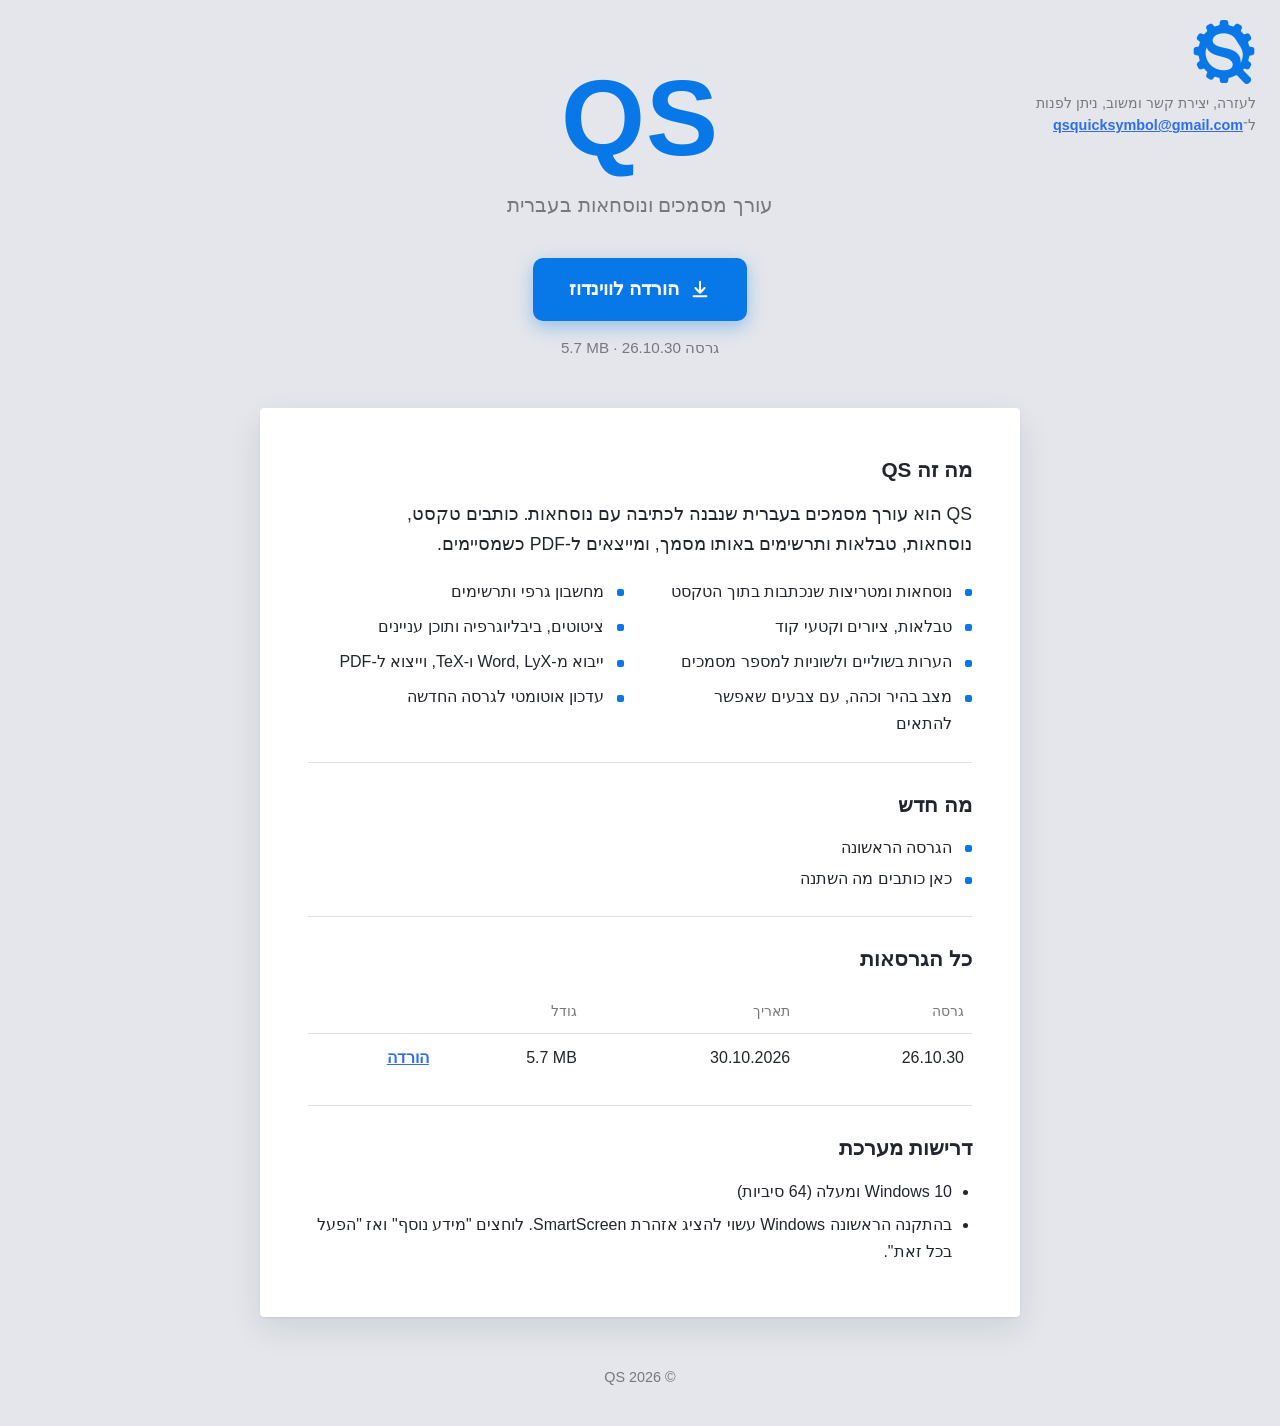
==== index.html @ 9b24c2dd "Add files via upload" ====
<!doctype html>
<html lang="he" dir="rtl">
<head>
  <meta charset="utf-8">
  <meta name="viewport" content="width=device-width, initial-scale=1">
  <title>QS – עורך מסמכים ונוסחאות בעברית</title>
  <meta name="description" content="QS הוא עורך מסמכים בעברית עם תמיכה מלאה בנוסחאות מתמטיות. הורדה חינם ל-Windows.">
  <meta name="theme-color" content="#0878e8">
  <link rel="icon" type="image/png" href="logo.png">
  <link rel="stylesheet" href="style.css">
</head>
<body>
  <header class="hero">
    <div class="corner">
      <img class="corner-logo" src="logo.png" alt="QS" width="64" height="64">
      <p class="contact">לעזרה, יצירת קשר ומשוב, ניתן לפנות <span class="nowrap">ל־<a class="ltr" href="mailto:qsquicksymbol@gmail.com">qsquicksymbol@gmail.com</a></span></p>
    </div>

    <h1 class="brand">QS</h1>
    <!-- TODO: אפשר לשנות את המשפט -->
    <p class="tagline">עורך מסמכים ונוסחאות בעברית</p>

    <a id="download-btn" class="btn" href="#" aria-disabled="true">
      <svg viewBox="0 0 24 24" width="22" height="22" aria-hidden="true" fill="none" stroke="currentColor" stroke-width="2.2" stroke-linecap="round" stroke-linejoin="round"><path d="M12 4v11"/><path d="m7 11 5 5 5-5"/><path d="M5 20h14"/></svg>
      <span>הורדה לווינדוז</span>
    </a>
    <p id="download-meta" class="meta">&nbsp;</p>
  </header>

  <main class="sheet">
    <section>
      <h2>מה זה QS</h2>
      <!-- TODO: התאם את הטקסט לתוכנה -->
      <p class="lead">QS הוא עורך מסמכים בעברית שנבנה לכתיבה עם נוסחאות. כותבים טקסט, נוסחאות, טבלאות ותרשימים באותו מסמך, ומייצאים ל-PDF כשמסיימים.</p>
      <ul class="features">
        <li>נוסחאות ומטריצות שנכתבות בתוך הטקסט</li>
        <li>מחשבון גרפי ותרשימים</li>
        <li>טבלאות, ציורים וקטעי קוד</li>
        <li>ציטוטים, ביבליוגרפיה ותוכן עניינים</li>
        <li>הערות בשוליים ולשוניות למספר מסמכים</li>
        <li>ייבוא מ-Word, LyX ו-TeX, וייצוא ל-PDF</li>
        <li>מצב בהיר וכהה, עם צבעים שאפשר להתאים</li>
        <li>עדכון אוטומטי לגרסה החדשה</li>
      </ul>
    </section>

    <section>
      <h2>מה חדש</h2>
      <ul id="latest-notes" class="notes"></ul>
    </section>

    <section>
      <h2>כל הגרסאות</h2>
      <table id="versions-table">
        <thead>
          <tr><th>גרסה</th><th>תאריך</th><th class="col-size">גודל</th><th><span class="sr-only">הורדה</span></th></tr>
        </thead>
        <tbody></tbody>
      </table>
    </section>

    <section>
      <h2>דרישות מערכת</h2>
      <ul class="plain">
        <li>Windows 10 ומעלה (64 סיביות)</li>
        <li>בהתקנה הראשונה Windows עשוי להציג אזהרת SmartScreen. לוחצים "מידע נוסף" ואז "הפעל בכל זאת".</li>
      </ul>
    </section>
  </main>

  <footer>
    <p>© <span id="year"></span> QS</p>
  </footer>

  <script src="app.js"></script>
</body>
</html>
---- style.css ----
/* הצבעים זהים לעורך: "שולחן עבודה" (desk) ו"דף" (page) */
:root {
  --brand: #0878e8;
  --accent: #2f6df0;
  --desk: #e4e6eb;
  --page: #ffffff;
  --text: #23262e;
  --muted: color-mix(in srgb, var(--page) 38%, var(--text));
  --line: color-mix(in srgb, var(--page) 86%, var(--text));
  --on-brand: #ffffff;
  --shadow: 0 1px 2px rgba(20, 30, 60, .08), 0 12px 32px rgba(20, 30, 60, .10);
}
@media (prefers-color-scheme: dark) {
  :root {
    --accent: #6c9bff;
    --desk: #14161b;
    --page: #1c1f26;
    --text: #e6e8ee;
    --shadow: 0 1px 2px rgba(0, 0, 0, .4), 0 12px 32px rgba(0, 0, 0, .35);
  }
}

* { box-sizing: border-box; }
html { -webkit-text-size-adjust: 100%; }
body {
  margin: 0;
  background: var(--desk);
  color: var(--text);
  font-family: "Segoe UI Variable Text", "Segoe UI", Arial, sans-serif;
  line-height: 1.7;
}
.ltr { direction: ltr; unicode-bidi: isolate; display: inline-block; }
.sr-only {
  position: absolute; width: 1px; height: 1px; overflow: hidden;
  clip: rect(0 0 0 0); white-space: nowrap;
}

/* ראש הדף */
.hero {
  position: relative;
  text-align: center;
  padding: 64px 16px 48px;
}
.brand {
  margin: 0;
  color: var(--brand);
  font-size: clamp(64px, 14vw, 108px);
  font-weight: 800;
  line-height: 1;
  letter-spacing: 1px;
}
/* הלוגו ושורת הקשר בפינה הימנית העליונה */
.corner {
  position: absolute;
  top: 20px;
  inset-inline-start: 24px;
  max-width: 220px;
  text-align: start;
}
.corner-logo { display: block; width: 64px; height: auto; margin-bottom: 8px; }
.contact { margin: 0; font-size: .9rem; line-height: 1.55; color: var(--muted); }
.nowrap { white-space: nowrap; }
.contact a { color: var(--accent); font-weight: 600; overflow-wrap: anywhere; }
.tagline {
  margin: 16px 0 36px;
  font-size: 1.25rem;
  color: var(--muted);
}
.btn {
  display: inline-flex;
  align-items: center;
  gap: 10px;
  background: var(--brand);
  color: var(--on-brand);
  text-decoration: none;
  padding: 15px 36px;
  border-radius: 10px;
  font-size: 1.2rem;
  font-weight: 600;
  box-shadow: 0 6px 18px color-mix(in srgb, var(--brand) 35%, transparent);
  transition: background .15s, transform .15s;
}
.btn:hover { background: color-mix(in srgb, var(--brand) 88%, #000); }
.btn:active { transform: translateY(1px); }
.btn[aria-disabled="true"] { opacity: .55; pointer-events: none; }
a:focus-visible, .btn:focus-visible {
  outline: 3px solid var(--accent);
  outline-offset: 3px;
}
.meta {
  margin: 14px 0 0;
  color: var(--muted);
  font-size: .95rem;
  min-height: 1.7em;
}

/* "הדף" */
.sheet {
  max-width: 760px;
  margin: 0 auto 48px;
  background: var(--page);
  border-radius: 4px;
  box-shadow: var(--shadow);
  padding: 20px 48px 28px;
}
.sheet section { padding: 24px 0; }
.sheet section + section { border-top: 1px solid var(--line); }
h2 { margin: 0 0 12px; font-size: 1.3rem; font-weight: 700; }
.lead { margin: 0 0 18px; font-size: 1.1rem; max-width: 62ch; }

.features {
  list-style: none;
  margin: 0;
  padding: 0;
  display: grid;
  grid-template-columns: 1fr 1fr;
  gap: 8px 32px;
}
.features li, .notes li {
  position: relative;
  padding-inline-start: 20px;
}
.features li::before, .notes li::before {
  content: "";
  position: absolute;
  inset-inline-start: 0;
  top: .72em;
  width: 7px;
  height: 7px;
  border-radius: 2px;
  background: var(--brand);
}
.notes { list-style: none; margin: 0; padding: 0; }
.notes li + li { margin-top: 4px; }
.plain { margin: 0; padding-inline-start: 20px; }
.plain li + li { margin-top: 6px; }

table { width: 100%; border-collapse: collapse; }
th, td { text-align: start; padding: 10px 8px; border-bottom: 1px solid var(--line); }
th { color: var(--muted); font-weight: 500; font-size: .9rem; }
tbody tr:last-child td { border-bottom: 0; }
td a { color: var(--accent); font-weight: 600; }
.no-size .col-size { display: none; }

footer { text-align: center; color: var(--muted); padding: 0 16px 36px; font-size: .9rem; }
footer p { margin: 0; }

@media (max-width: 900px) {
  .corner { position: static; margin: 0 20px 28px; max-width: none; }
  .hero { padding-top: 20px; }
}
@media (max-width: 640px) {
  .sheet { margin-inline: 12px; padding: 12px 22px 20px; }
  .features { grid-template-columns: 1fr; }
}
@media (prefers-reduced-motion: reduce) {
  .btn { transition: none; }
}
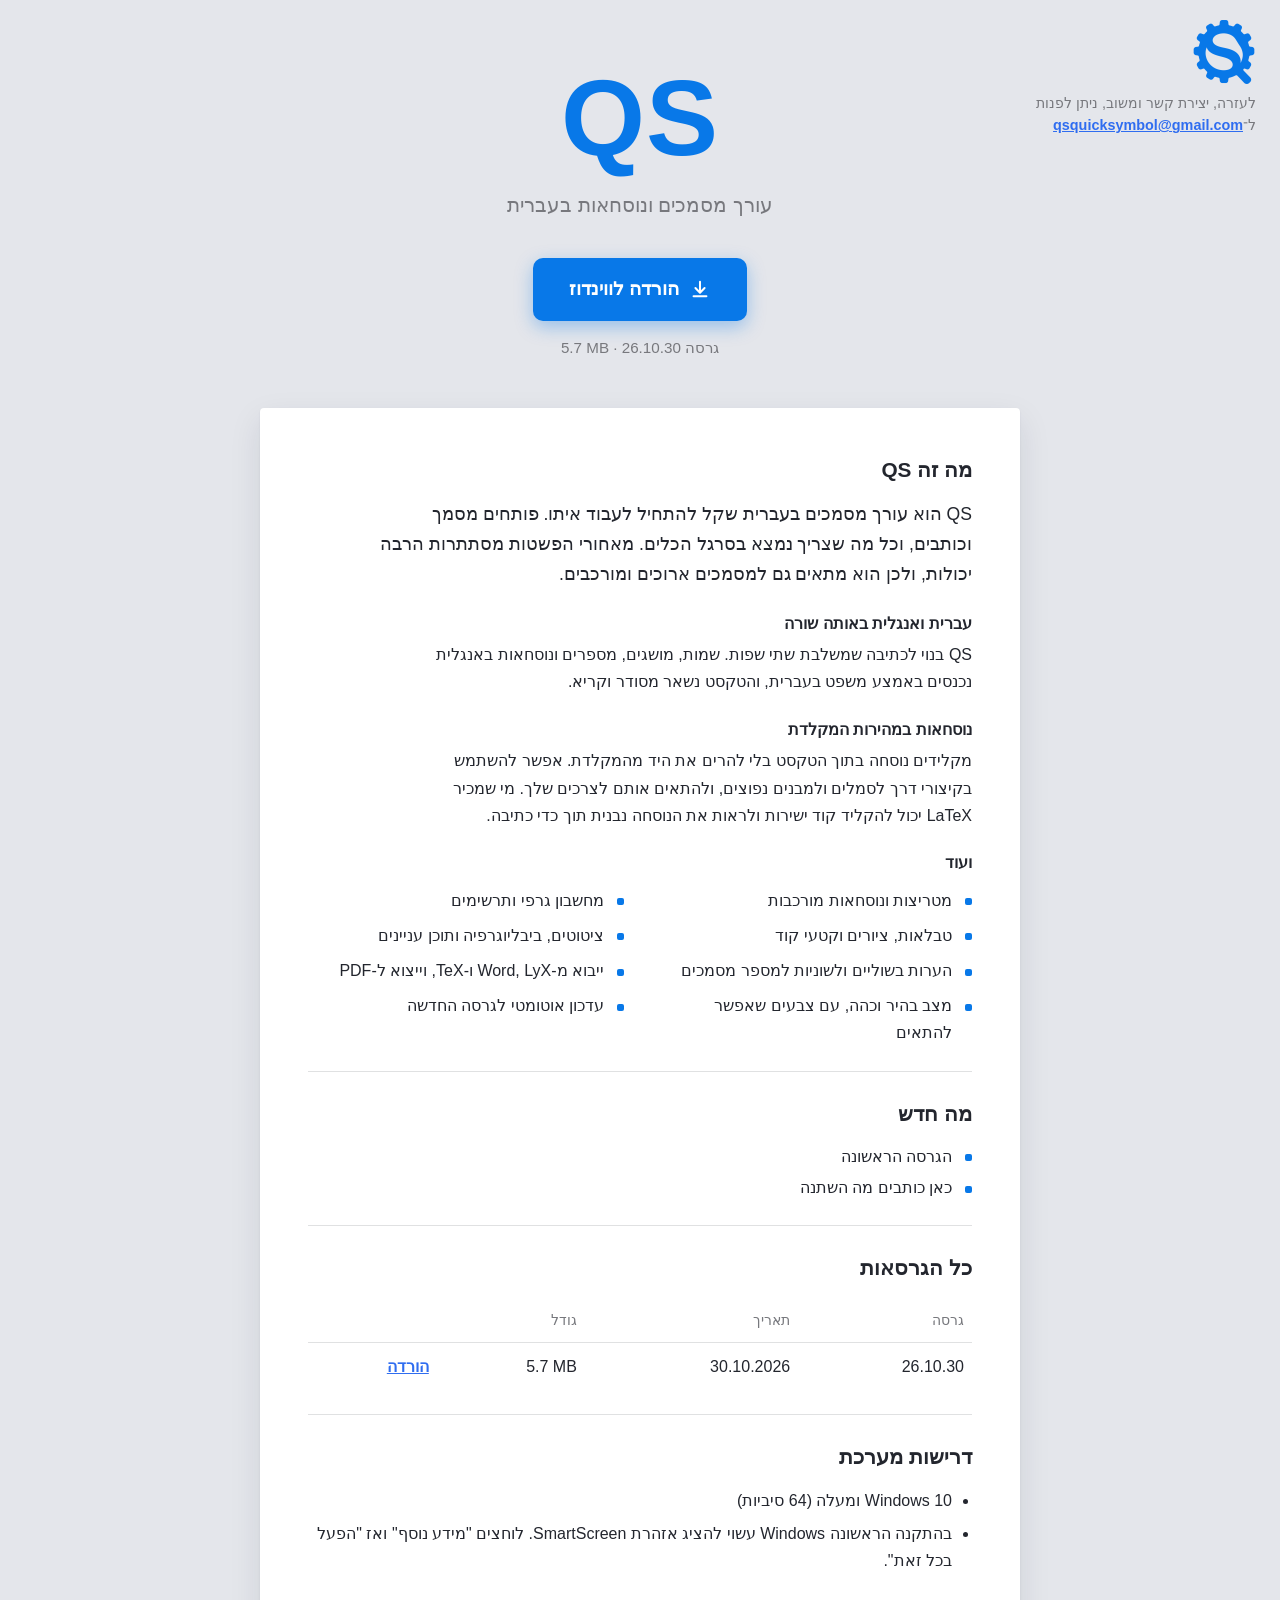
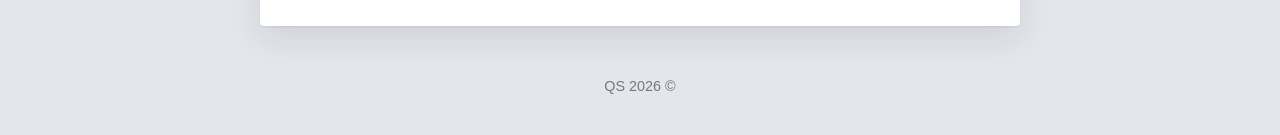
==== commit 70d40bd0: "Add files via upload" ====
--- a/index.html
+++ b/index.html
@@ -7,7 +7,169 @@
   <meta name="description" content="QS הוא עורך מסמכים בעברית עם תמיכה מלאה בנוסחאות מתמטיות. הורדה חינם ל-Windows.">
   <meta name="theme-color" content="#0878e8">
   <link rel="icon" type="image/png" href="logo.png">
-  <link rel="stylesheet" href="style.css">
+  <style>
+/* הצבעים זהים לעורך: "שולחן עבודה" (desk) ו"דף" (page) */
+:root {
+  --brand: #0878e8;
+  --accent: #2f6df0;
+  --desk: #e4e6eb;
+  --page: #ffffff;
+  --text: #23262e;
+  --muted: color-mix(in srgb, var(--page) 38%, var(--text));
+  --line: color-mix(in srgb, var(--page) 86%, var(--text));
+  --on-brand: #ffffff;
+  --shadow: 0 1px 2px rgba(20, 30, 60, .08), 0 12px 32px rgba(20, 30, 60, .10);
+}
+@media (prefers-color-scheme: dark) {
+  :root {
+    --accent: #6c9bff;
+    --desk: #14161b;
+    --page: #1c1f26;
+    --text: #e6e8ee;
+    --shadow: 0 1px 2px rgba(0, 0, 0, .4), 0 12px 32px rgba(0, 0, 0, .35);
+  }
+}
+
+* { box-sizing: border-box; }
+html { -webkit-text-size-adjust: 100%; }
+body {
+  margin: 0;
+  background: var(--desk);
+  color: var(--text);
+  font-family: "Segoe UI Variable Text", "Segoe UI", Arial, sans-serif;
+  line-height: 1.7;
+}
+.ltr { direction: ltr; unicode-bidi: isolate; display: inline-block; }
+.sr-only {
+  position: absolute; width: 1px; height: 1px; overflow: hidden;
+  clip: rect(0 0 0 0); white-space: nowrap;
+}
+
+/* ראש הדף */
+.hero {
+  position: relative;
+  text-align: center;
+  padding: 64px 16px 48px;
+}
+.brand {
+  margin: 0;
+  color: var(--brand);
+  font-size: clamp(64px, 14vw, 108px);
+  font-weight: 800;
+  line-height: 1;
+  letter-spacing: 1px;
+}
+/* הלוגו ושורת הקשר בפינה הימנית העליונה */
+.corner {
+  position: absolute;
+  top: 20px;
+  inset-inline-start: 24px;
+  max-width: 220px;
+  text-align: start;
+}
+.corner-logo { display: block; width: 64px; height: auto; margin-bottom: 8px; }
+.contact { margin: 0; font-size: .9rem; line-height: 1.55; color: var(--muted); }
+.nowrap { white-space: nowrap; }
+.contact a { color: var(--accent); font-weight: 600; overflow-wrap: anywhere; }
+.tagline {
+  margin: 16px 0 36px;
+  font-size: 1.25rem;
+  color: var(--muted);
+}
+.btn {
+  display: inline-flex;
+  align-items: center;
+  gap: 10px;
+  background: var(--brand);
+  color: var(--on-brand);
+  text-decoration: none;
+  padding: 15px 36px;
+  border-radius: 10px;
+  font-size: 1.2rem;
+  font-weight: 600;
+  box-shadow: 0 6px 18px color-mix(in srgb, var(--brand) 35%, transparent);
+  transition: background .15s, transform .15s;
+}
+.btn:hover { background: color-mix(in srgb, var(--brand) 88%, #000); }
+.btn:active { transform: translateY(1px); }
+.btn[aria-disabled="true"] { opacity: .55; pointer-events: none; }
+a:focus-visible, .btn:focus-visible {
+  outline: 3px solid var(--accent);
+  outline-offset: 3px;
+}
+.meta {
+  margin: 14px 0 0;
+  color: var(--muted);
+  font-size: .95rem;
+  min-height: 1.7em;
+}
+
+/* "הדף" */
+.sheet {
+  max-width: 760px;
+  margin: 0 auto 48px;
+  background: var(--page);
+  border-radius: 4px;
+  box-shadow: var(--shadow);
+  padding: 20px 48px 28px;
+}
+.sheet section { padding: 24px 0; }
+.sheet section + section { border-top: 1px solid var(--line); }
+h2 { margin: 0 0 12px; font-size: 1.3rem; font-weight: 700; }
+.lead { margin: 0 0 8px; font-size: 1.1rem; max-width: 62ch; }
+.sheet h3 { margin: 20px 0 4px; font-size: 1.02rem; font-weight: 700; }
+.sheet h3 + p { margin: 0; max-width: 62ch; }
+.sheet h3 + ul { margin-top: 10px; }
+
+.features {
+  list-style: none;
+  margin: 0;
+  padding: 0;
+  display: grid;
+  grid-template-columns: 1fr 1fr;
+  gap: 8px 32px;
+}
+.features li, .notes li {
+  position: relative;
+  padding-inline-start: 20px;
+}
+.features li::before, .notes li::before {
+  content: "";
+  position: absolute;
+  inset-inline-start: 0;
+  top: .72em;
+  width: 7px;
+  height: 7px;
+  border-radius: 2px;
+  background: var(--brand);
+}
+.notes { list-style: none; margin: 0; padding: 0; }
+.notes li + li { margin-top: 4px; }
+.plain { margin: 0; padding-inline-start: 20px; }
+.plain li + li { margin-top: 6px; }
+
+table { width: 100%; border-collapse: collapse; }
+th, td { text-align: start; padding: 10px 8px; border-bottom: 1px solid var(--line); }
+th { color: var(--muted); font-weight: 500; font-size: .9rem; }
+tbody tr:last-child td { border-bottom: 0; }
+td a { color: var(--accent); font-weight: 600; }
+.no-size .col-size { display: none; }
+
+footer { text-align: center; color: var(--muted); padding: 0 16px 36px; font-size: .9rem; }
+footer p { margin: 0; }
+
+@media (max-width: 900px) {
+  .corner { position: static; margin: 0 20px 28px; max-width: none; }
+  .hero { padding-top: 20px; }
+}
+@media (max-width: 640px) {
+  .sheet { margin-inline: 12px; padding: 12px 22px 20px; }
+  .features { grid-template-columns: 1fr; }
+}
+@media (prefers-reduced-motion: reduce) {
+  .btn { transition: none; }
+}
+</style>
 </head>
 <body>
   <header class="hero">
@@ -31,9 +193,17 @@
     <section>
       <h2>מה זה QS</h2>
       <!-- TODO: התאם את הטקסט לתוכנה -->
-      <p class="lead">QS הוא עורך מסמכים בעברית שנבנה לכתיבה עם נוסחאות. כותבים טקסט, נוסחאות, טבלאות ותרשימים באותו מסמך, ומייצאים ל-PDF כשמסיימים.</p>
+      <p class="lead">QS הוא עורך מסמכים בעברית שקל להתחיל לעבוד איתו. פותחים מסמך וכותבים, וכל מה שצריך נמצא בסרגל הכלים. מאחורי הפשטות מסתתרות הרבה יכולות, ולכן הוא מתאים גם למסמכים ארוכים ומורכבים.</p>
+
+      <h3>עברית ואנגלית באותה שורה</h3>
+      <p>QS בנוי לכתיבה שמשלבת שתי שפות. שמות, מושגים, מספרים ונוסחאות באנגלית נכנסים באמצע משפט בעברית, והטקסט נשאר מסודר וקריא.</p>
+
+      <h3>נוסחאות במהירות המקלדת</h3>
+      <p>מקלידים נוסחה בתוך הטקסט בלי להרים את היד מהמקלדת. אפשר להשתמש בקיצורי דרך לסמלים ולמבנים נפוצים, ולהתאים אותם לצרכים שלך. מי שמכיר LaTeX יכול להקליד קוד ישירות ולראות את הנוסחה נבנית תוך כדי כתיבה.</p>
+
+      <h3>ועוד</h3>
       <ul class="features">
-        <li>נוסחאות ומטריצות שנכתבות בתוך הטקסט</li>
+        <li>מטריצות ונוסחאות מורכבות</li>
         <li>מחשבון גרפי ותרשימים</li>
         <li>טבלאות, ציורים וקטעי קוד</li>
         <li>ציטוטים, ביבליוגרפיה ותוכן עניינים</li>
@@ -72,6 +242,80 @@
     <p>© <span id="year"></span> QS</p>
   </footer>
 
-  <script src="app.js"></script>
+  <script>
+// טוען את versions.json ובונה את הדף. כדי להוסיף גרסה, עורכים רק את versions.json.
+// שדות לכל גרסה: version, date, url, notes, appSize (גודל התוכנה אחרי ההתקנה, למשל "5.7 MB")
+document.getElementById("year").textContent = new Date().getFullYear();
+
+// טקסט באנגלית/מספרים (למשל "5.7 MB") שמוצג נכון בתוך עברית
+function ltr(text) {
+  const span = document.createElement("span");
+  span.className = "ltr";
+  span.textContent = text;
+  return span;
+}
+
+function fmtDate(iso) {
+  try {
+    return new Date(iso).toLocaleDateString("he-IL");
+  } catch (e) {
+    return iso;
+  }
+}
+
+fetch("versions.json", { cache: "no-store" })
+  .then((r) => r.json())
+  .then((data) => {
+    const versions = data.versions || [];
+    if (!versions.length) throw new Error("no versions");
+
+    const latest = versions[0]; // הגרסה העליונה ברשימה היא האחרונה
+    const btn = document.getElementById("download-btn");
+    btn.href = latest.url;
+    btn.removeAttribute("aria-disabled");
+
+    const meta = document.getElementById("download-meta");
+    meta.textContent = "גרסה ";
+    meta.appendChild(ltr(latest.version));
+    if (latest.appSize) {
+      meta.append(" · ");
+      meta.appendChild(ltr(latest.appSize));
+    }
+
+    const notes = document.getElementById("latest-notes");
+    (latest.notes || []).forEach((n) => {
+      const li = document.createElement("li");
+      li.textContent = n;
+      notes.appendChild(li);
+    });
+
+    const table = document.getElementById("versions-table");
+    if (!versions.some((v) => v.appSize)) table.classList.add("no-size");
+
+    const tbody = table.querySelector("tbody");
+    versions.forEach((v) => {
+      const tr = document.createElement("tr");
+      const cells = [v.version, fmtDate(v.date), v.appSize || ""];
+      cells.forEach((t, i) => {
+        const td = document.createElement("td");
+        if (i === 2) td.className = "col-size";
+        if (i === 0 || i === 2) td.appendChild(ltr(t));
+        else td.textContent = t;
+        tr.appendChild(td);
+      });
+      const td = document.createElement("td");
+      const a = document.createElement("a");
+      a.href = v.url;
+      a.textContent = "הורדה";
+      td.appendChild(a);
+      tr.appendChild(td);
+      tbody.appendChild(tr);
+    });
+  })
+  .catch(() => {
+    document.querySelector("#download-btn span").textContent = "שגיאה בטעינת הגרסאות";
+    document.getElementById("download-meta").textContent = "רענן את הדף או נסה שוב מאוחר יותר.";
+  });
+</script>
 </body>
 </html>
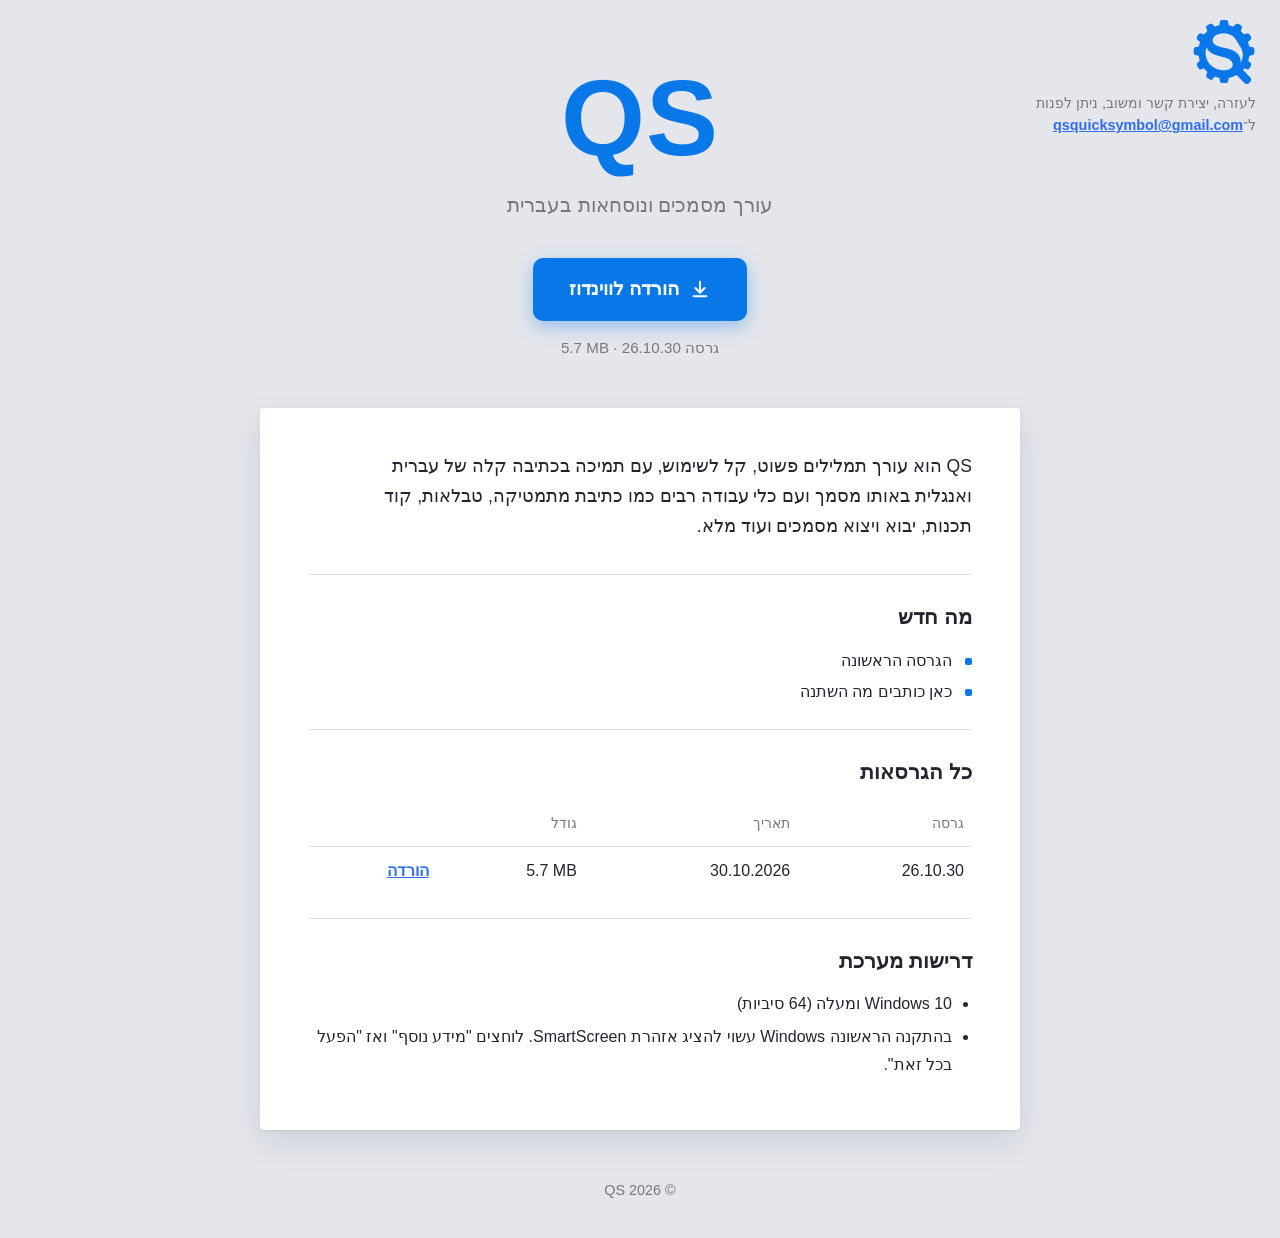
==== commit d5ce033e: "Add files via upload" ====
--- a/index.html
+++ b/index.html
@@ -191,27 +191,7 @@
 
   <main class="sheet">
     <section>
-      <h2>מה זה QS</h2>
-      <!-- TODO: התאם את הטקסט לתוכנה -->
-      <p class="lead">QS הוא עורך מסמכים בעברית שקל להתחיל לעבוד איתו. פותחים מסמך וכותבים, וכל מה שצריך נמצא בסרגל הכלים. מאחורי הפשטות מסתתרות הרבה יכולות, ולכן הוא מתאים גם למסמכים ארוכים ומורכבים.</p>
-
-      <h3>עברית ואנגלית באותה שורה</h3>
-      <p>QS בנוי לכתיבה שמשלבת שתי שפות. שמות, מושגים, מספרים ונוסחאות באנגלית נכנסים באמצע משפט בעברית, והטקסט נשאר מסודר וקריא.</p>
-
-      <h3>נוסחאות במהירות המקלדת</h3>
-      <p>מקלידים נוסחה בתוך הטקסט בלי להרים את היד מהמקלדת. אפשר להשתמש בקיצורי דרך לסמלים ולמבנים נפוצים, ולהתאים אותם לצרכים שלך. מי שמכיר LaTeX יכול להקליד קוד ישירות ולראות את הנוסחה נבנית תוך כדי כתיבה.</p>
-
-      <h3>ועוד</h3>
-      <ul class="features">
-        <li>מטריצות ונוסחאות מורכבות</li>
-        <li>מחשבון גרפי ותרשימים</li>
-        <li>טבלאות, ציורים וקטעי קוד</li>
-        <li>ציטוטים, ביבליוגרפיה ותוכן עניינים</li>
-        <li>הערות בשוליים ולשוניות למספר מסמכים</li>
-        <li>ייבוא מ-Word, LyX ו-TeX, וייצוא ל-PDF</li>
-        <li>מצב בהיר וכהה, עם צבעים שאפשר להתאים</li>
-        <li>עדכון אוטומטי לגרסה החדשה</li>
-      </ul>
+      <p class="lead">QS הוא עורך תמלילים פשוט, קל לשימוש, עם תמיכה בכתיבה קלה של עברית ואנגלית באותו מסמך ועם כלי עבודה רבים כמו כתיבת מתמטיקה, טבלאות, קוד תכנות, יבוא ויצוא מסמכים ועוד מלא.</p>
     </section>
 
     <section>
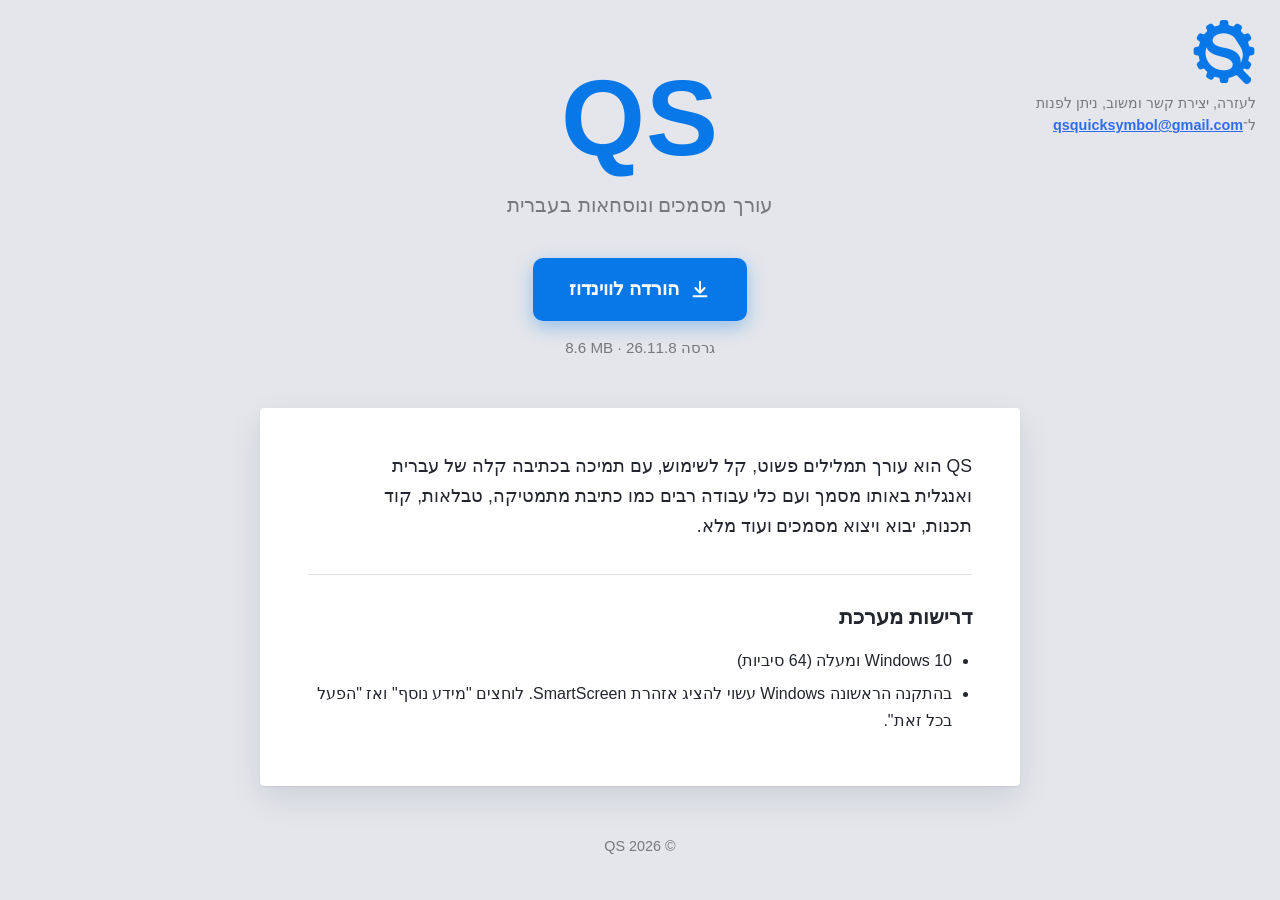
==== commit 1ae5b77e: "Add files via upload" ====
--- a/index.html
+++ b/index.html
@@ -194,12 +194,13 @@
       <p class="lead">QS הוא עורך תמלילים פשוט, קל לשימוש, עם תמיכה בכתיבה קלה של עברית ואנגלית באותו מסמך ועם כלי עבודה רבים כמו כתיבת מתמטיקה, טבלאות, קוד תכנות, יבוא ויצוא מסמכים ועוד מלא.</p>
     </section>
 
-    <section>
+    <!-- מוסתר בגרסה הראשונה. בגרסה הבאה: למחוק את המילה hidden משני החלקים ("מה חדש" ו"כל הגרסאות"). -->
+    <section hidden>
       <h2>מה חדש</h2>
       <ul id="latest-notes" class="notes"></ul>
     </section>
 
-    <section>
+    <section hidden>
       <h2>כל הגרסאות</h2>
       <table id="versions-table">
         <thead>
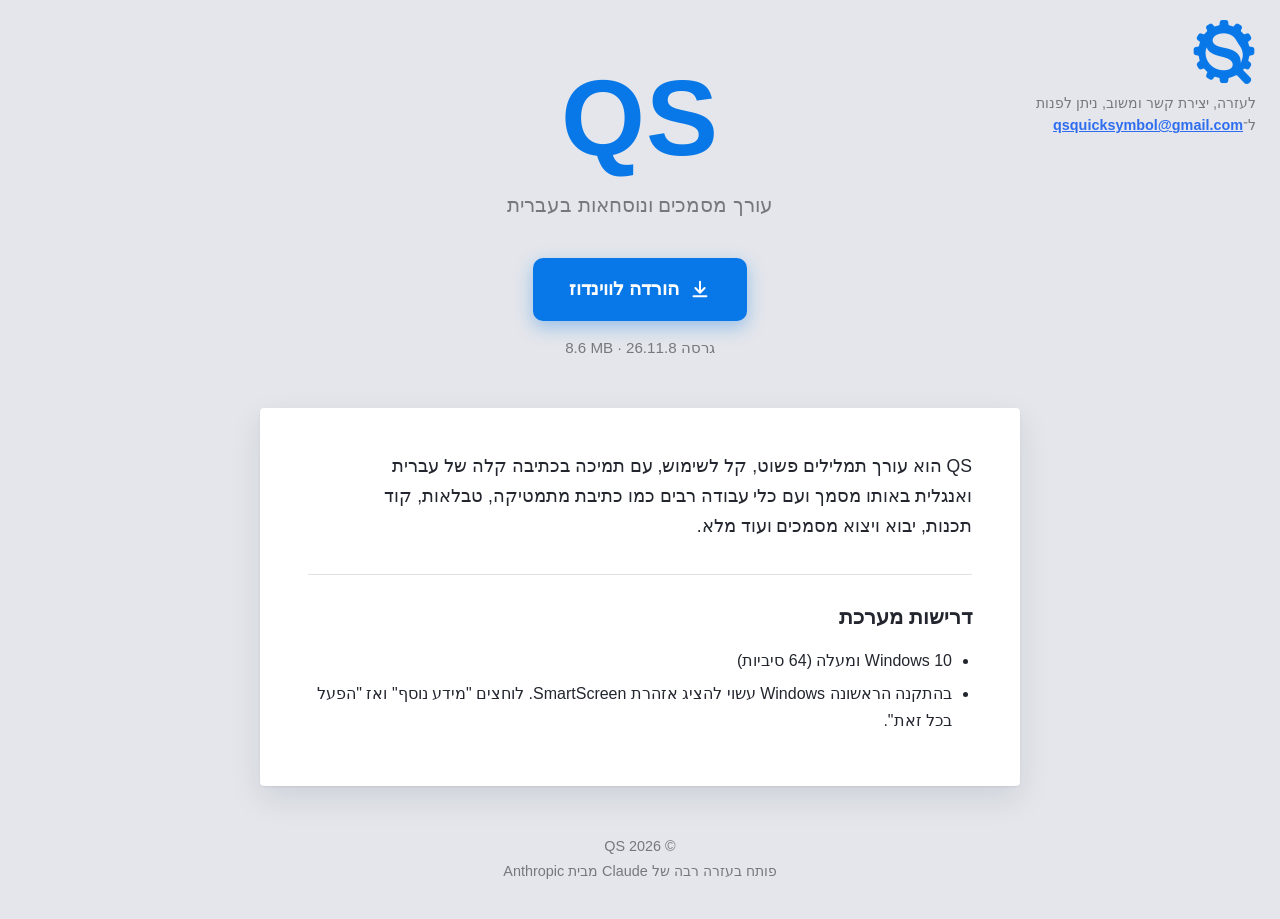
==== commit b21ea49e: "Add files via upload" ====
--- a/index.html
+++ b/index.html
@@ -221,6 +221,7 @@
 
   <footer>
     <p>© <span id="year"></span> QS</p>
+    <p>פותח בעזרה רבה של <span dir="ltr">Claude</span> מבית <span dir="ltr">Anthropic</span></p>
   </footer>
 
   <script>
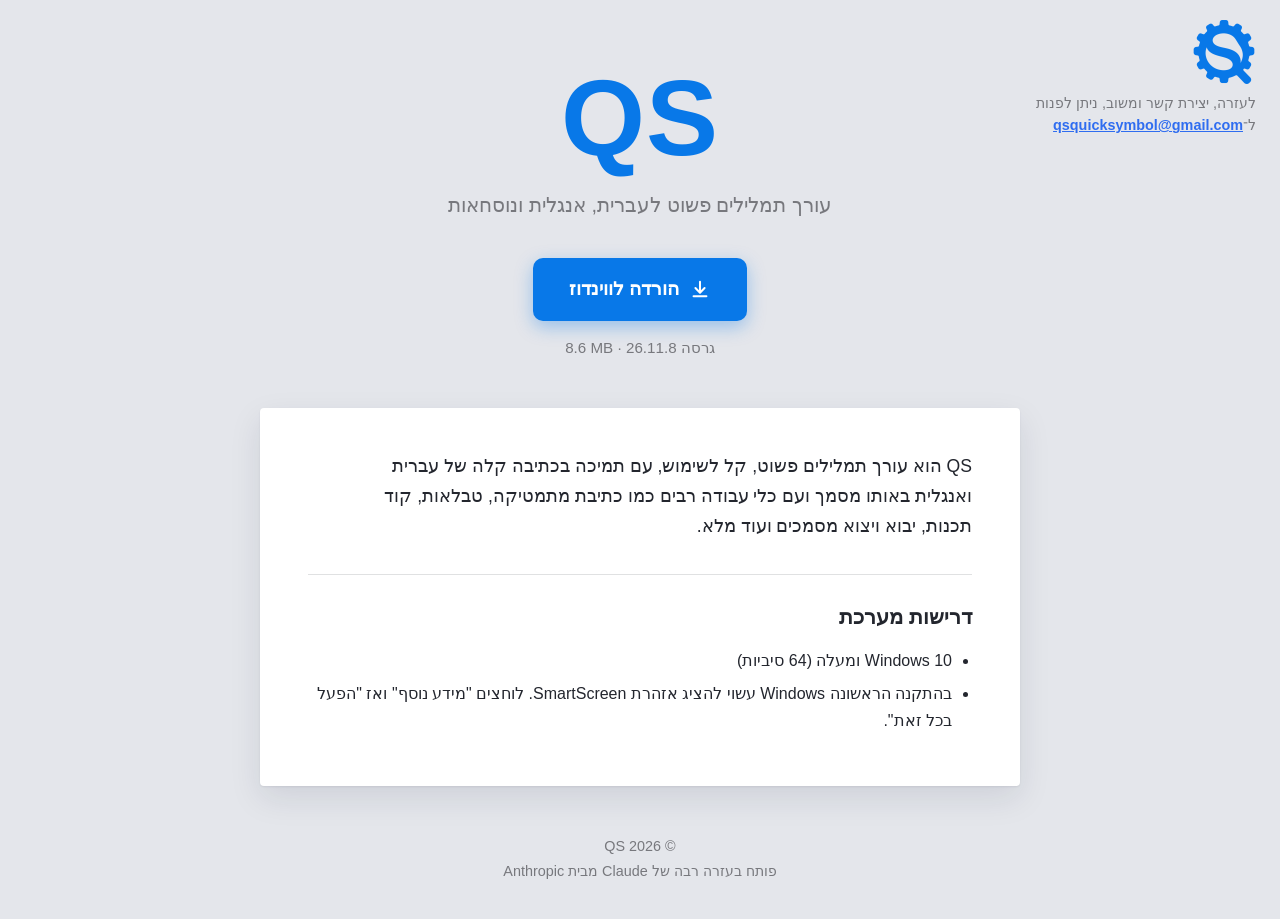
==== commit 1362c485: "Add files via upload" ====
--- a/index.html
+++ b/index.html
@@ -3,8 +3,8 @@
 <head>
   <meta charset="utf-8">
   <meta name="viewport" content="width=device-width, initial-scale=1">
-  <title>QS – עורך מסמכים ונוסחאות בעברית</title>
-  <meta name="description" content="QS הוא עורך מסמכים בעברית עם תמיכה מלאה בנוסחאות מתמטיות. הורדה חינם ל-Windows.">
+  <title>QS – עורך תמלילים פשוט לעברית, אנגלית ונוסחאות</title>
+  <meta name="description" content="QS הוא עורך תמלילים פשוט וקל לשימוש, לכתיבה בעברית ובאנגלית באותו מסמך, עם כתיבת מתמטיקה, טבלאות ועוד. הורדה חינם ל-Windows.">
   <meta name="theme-color" content="#0878e8">
   <link rel="icon" type="image/png" href="logo.png">
   <style>
@@ -180,7 +180,7 @@
 
     <h1 class="brand">QS</h1>
     <!-- TODO: אפשר לשנות את המשפט -->
-    <p class="tagline">עורך מסמכים ונוסחאות בעברית</p>
+    <p class="tagline">עורך תמלילים פשוט לעברית, אנגלית ונוסחאות</p>
 
     <a id="download-btn" class="btn" href="#" aria-disabled="true">
       <svg viewBox="0 0 24 24" width="22" height="22" aria-hidden="true" fill="none" stroke="currentColor" stroke-width="2.2" stroke-linecap="round" stroke-linejoin="round"><path d="M12 4v11"/><path d="m7 11 5 5 5-5"/><path d="M5 20h14"/></svg>
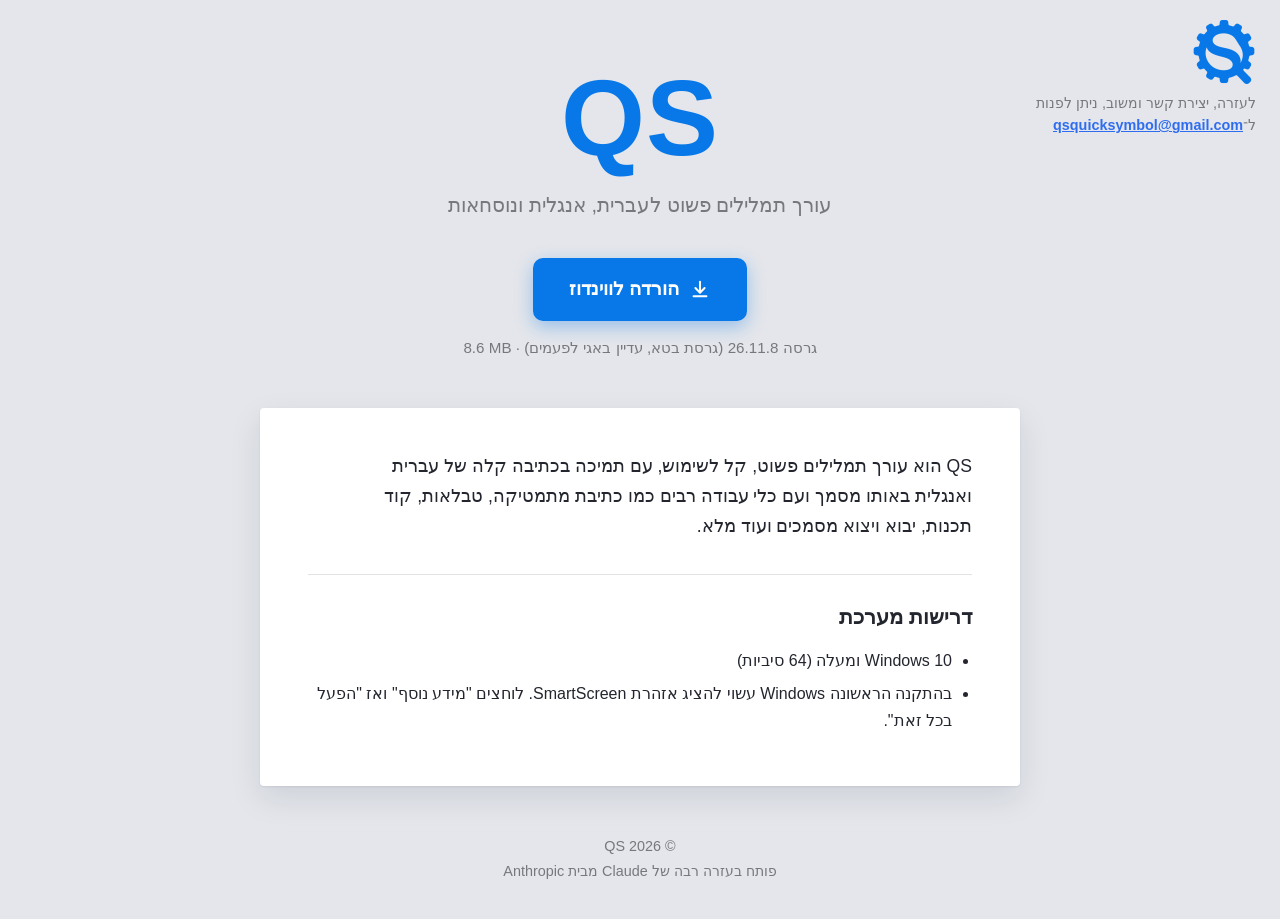
==== commit 91c44b41: "Add files via upload" ====
--- a/index.html
+++ b/index.html
@@ -259,6 +259,7 @@
     const meta = document.getElementById("download-meta");
     meta.textContent = "גרסה ";
     meta.appendChild(ltr(latest.version));
+    meta.append(" (גרסת בטא, עדיין באגי לפעמים)");
     if (latest.appSize) {
       meta.append(" · ");
       meta.appendChild(ltr(latest.appSize));
